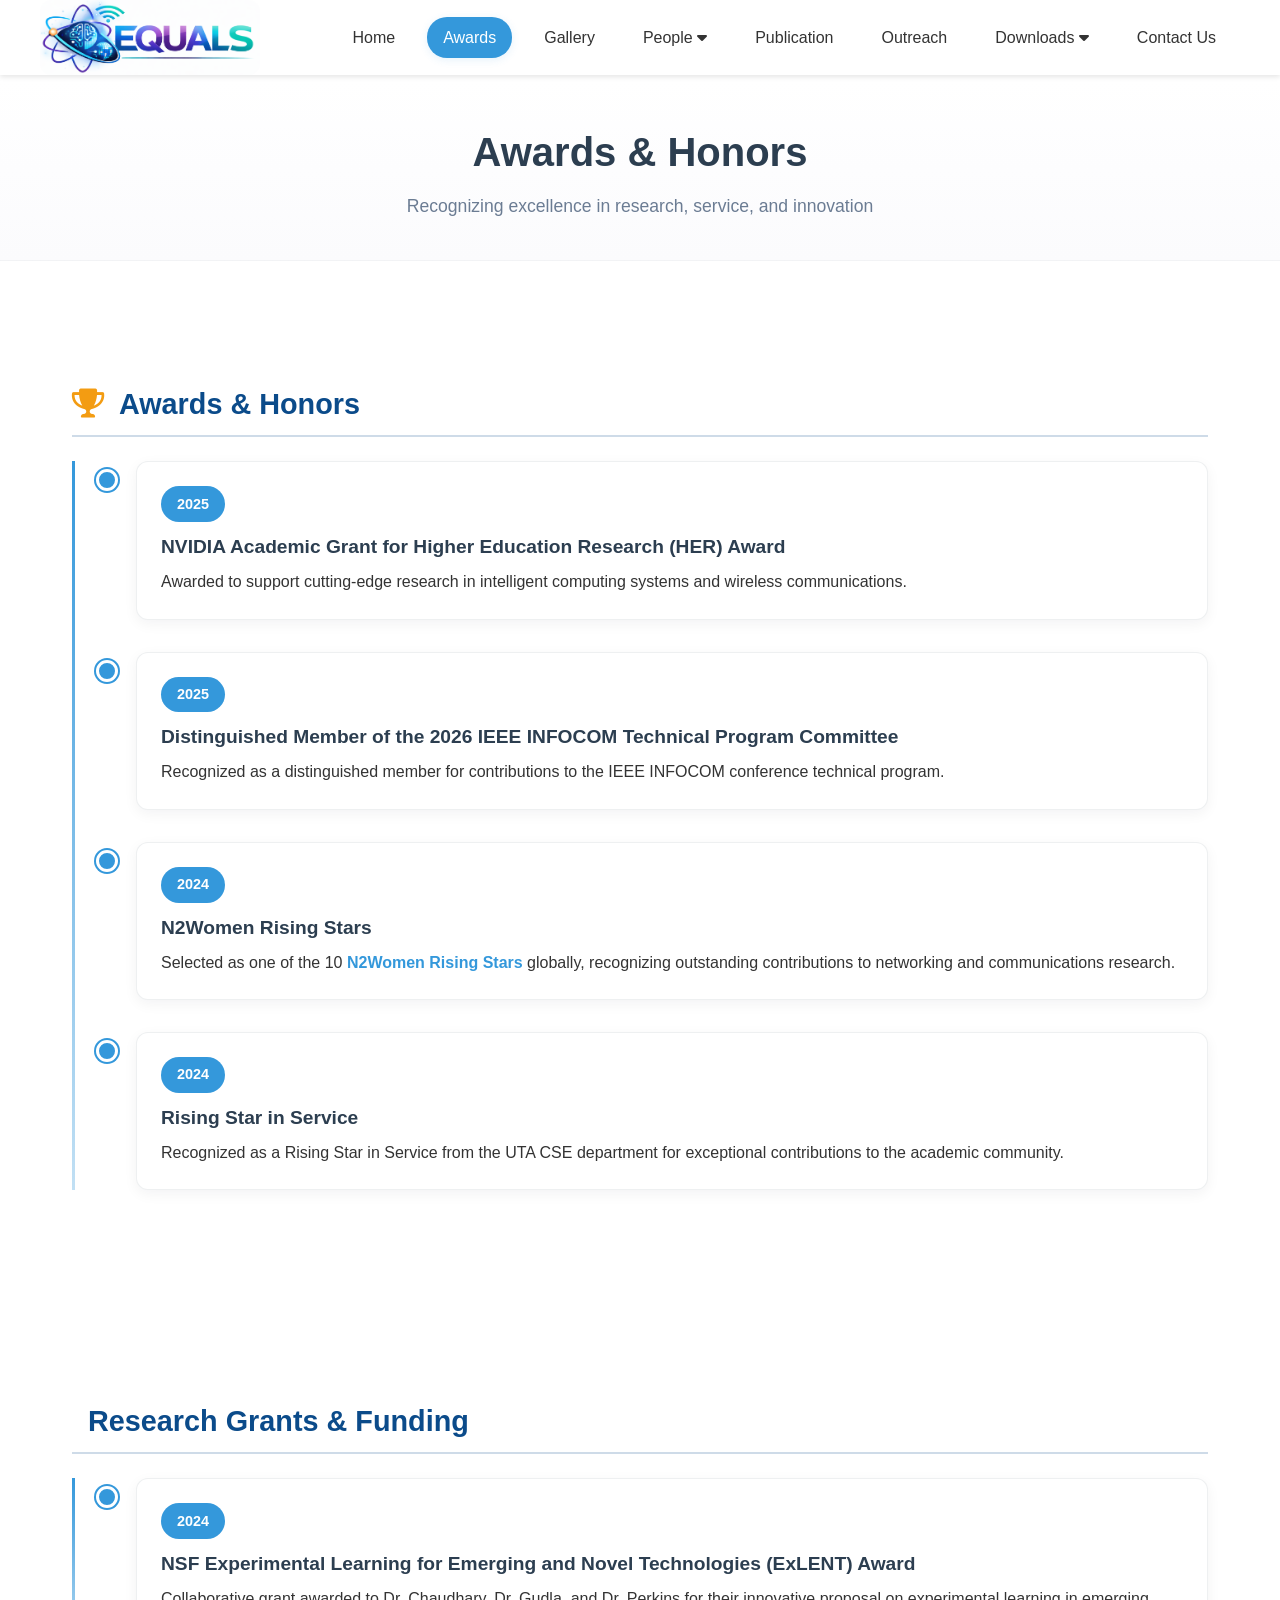
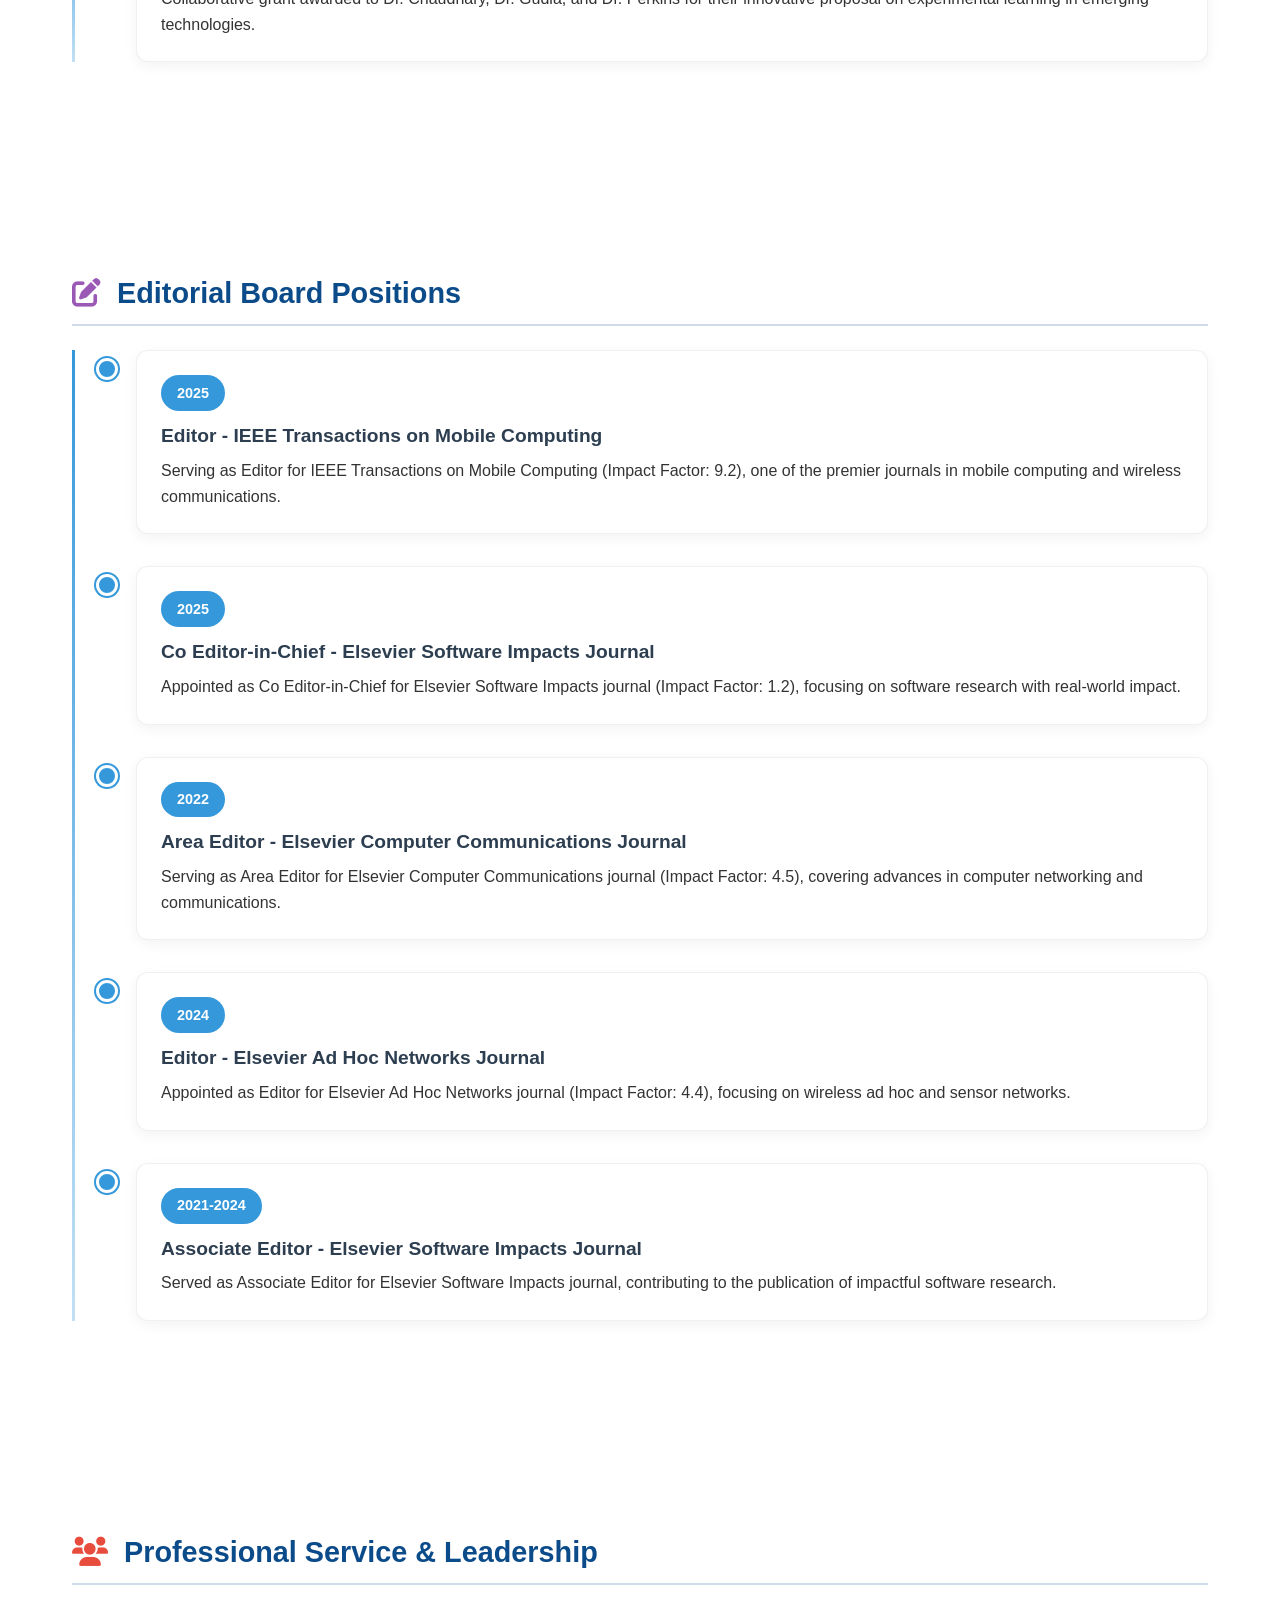
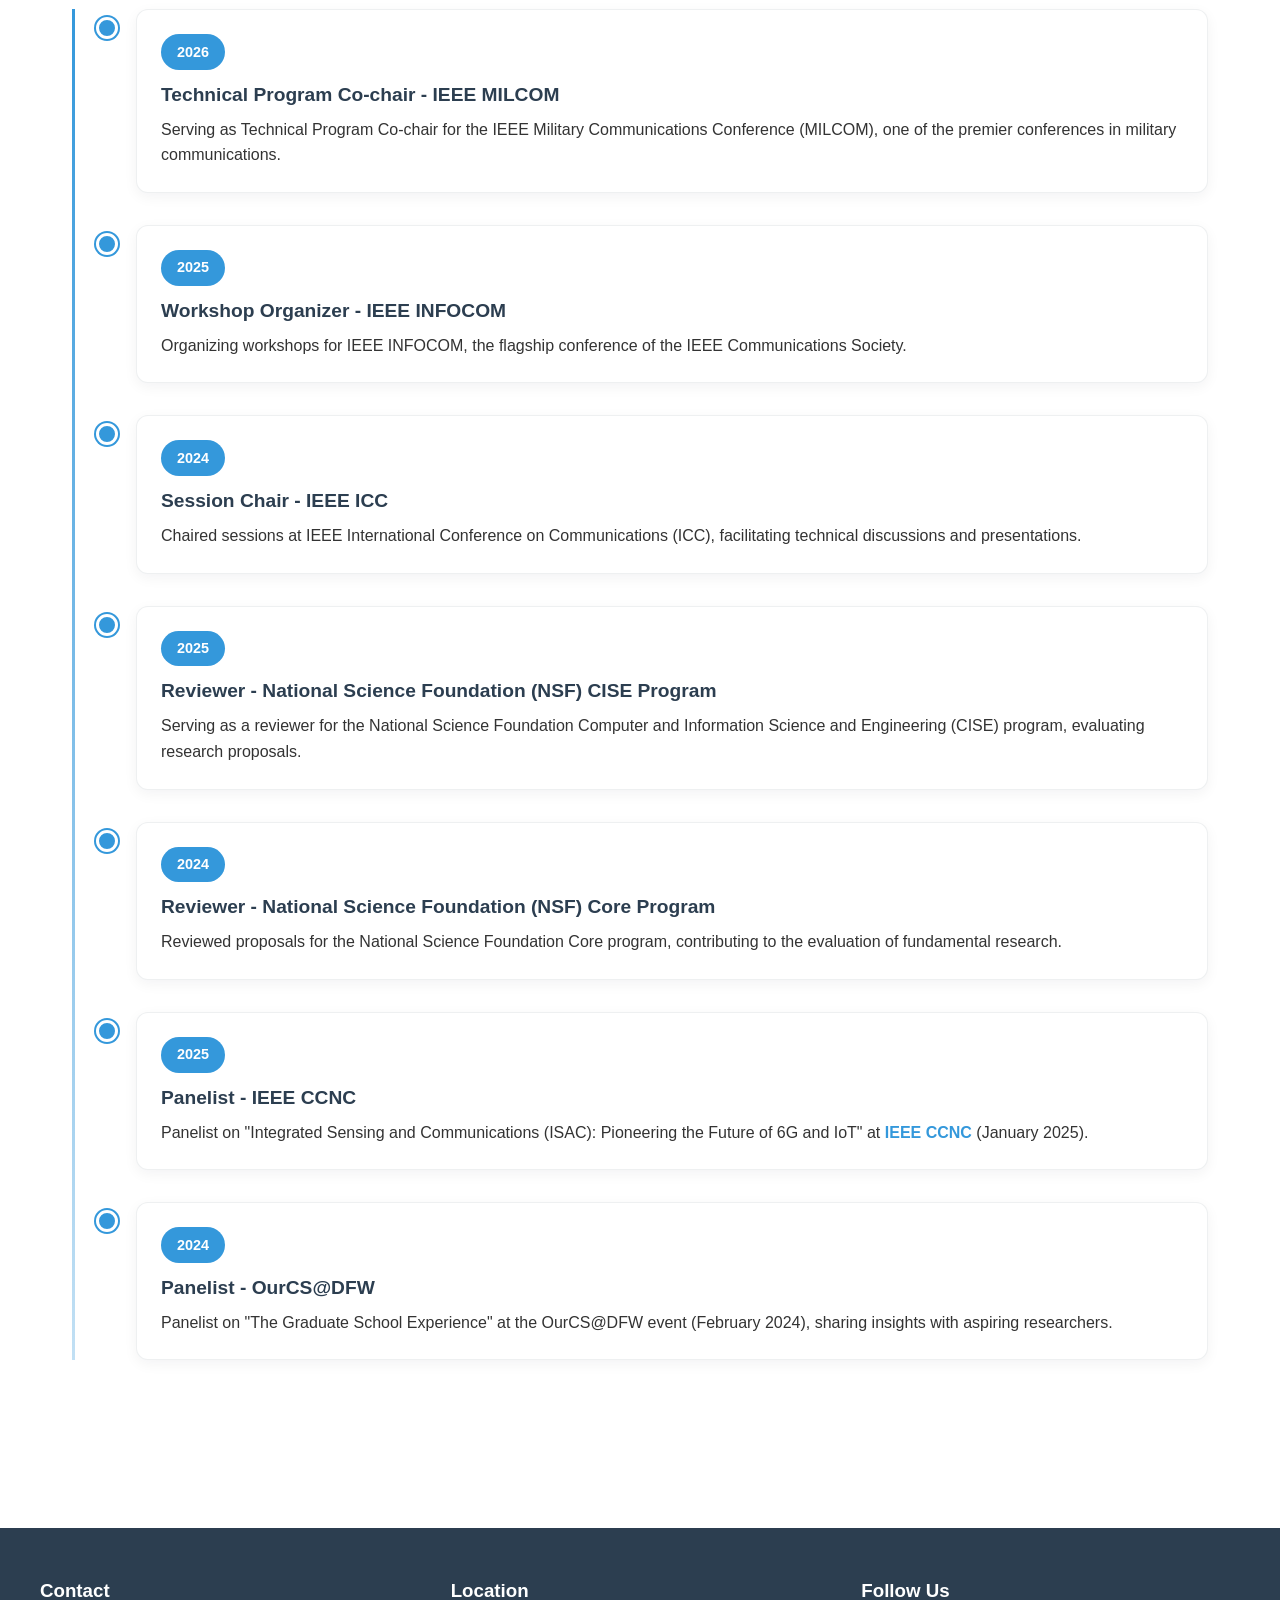
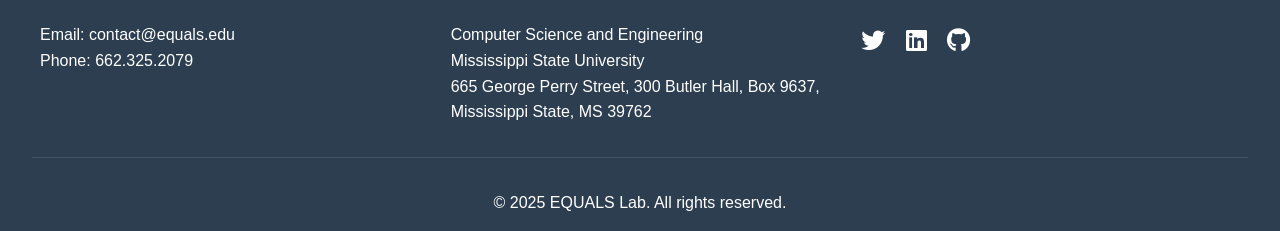
==== awards.html @ 76a2037d "." ====
<!DOCTYPE html>
<html lang="en">
<head>
    <meta charset="UTF-8">
    <meta name="viewport" content="width=device-width, initial-scale=1.0">
    <title>EQUALS Lab - Awards</title>
    <link rel="stylesheet" href="css/style.css">
    <link rel="stylesheet" href="https://cdnjs.cloudflare.com/ajax/libs/font-awesome/6.0.0/css/all.min.css">
    <style>
        /* Awards page specific styles */
        .awards-hero {
            background: linear-gradient(180deg, #ffffff, #fbfbfd);
            padding: 2.5rem 1rem;
            border-bottom: 1px solid rgba(44,62,80,0.06);
            text-align: center;
        }
        .awards-hero h1 {
            color: var(--primary-color);
            margin-bottom: 0.5rem;
            font-size: 2.5rem;
        }
        .awards-hero p {
            color: #6b7c93;
            font-size: 1.1rem;
        }

        .awards-container {
            max-width: 1200px;
            margin: 0 auto;
            padding: 2.5rem 1rem;
        }

        .awards-section {
            margin-bottom: 3rem;
        }

        .awards-section-title {
            font-size: 1.8rem;
            font-weight: 800;
            color: #0b4b8a;
            margin: 2rem 0 1.5rem 0;
            text-align: left;
            padding-bottom: 0.5rem;
            border-bottom: 2px solid rgba(11, 75, 138, 0.2);
        }

        .award-card {
            background: #ffffff;
            border: 1px solid rgba(44,62,80,0.08);
            border-radius: 12px;
            padding: 1.5rem;
            margin-bottom: 1.25rem;
            box-shadow: 0 4px 14px rgba(11,22,40,0.05);
            transition: transform 0.3s ease, box-shadow 0.3s ease;
        }

        .award-card:hover {
            transform: translateY(-3px);
            box-shadow: 0 6px 20px rgba(11,22,40,0.1);
        }

        .award-year {
            display: inline-block;
            background: var(--secondary-color);
            color: #fff;
            padding: 0.4rem 1rem;
            border-radius: 20px;
            font-weight: 700;
            font-size: 0.9rem;
            margin-bottom: 0.75rem;
        }

        .award-title {
            font-size: 1.2rem;
            font-weight: 700;
            color: var(--primary-color);
            margin-bottom: 0.5rem;
            line-height: 1.4;
        }

        .award-description {
            color: var(--text-color);
            line-height: 1.6;
            margin-top: 0.5rem;
        }

        .award-link {
            color: var(--secondary-color);
            text-decoration: none;
            font-weight: 600;
        }

        .award-link:hover {
            text-decoration: underline;
        }

        .awards-timeline {
            position: relative;
            padding-left: 2rem;
        }

        .awards-timeline::before {
            content: '';
            position: absolute;
            left: 0;
            top: 0;
            bottom: 0;
            width: 3px;
            background: linear-gradient(to bottom, var(--secondary-color), rgba(52,152,219,0.3));
        }

        .timeline-item {
            position: relative;
            padding-left: 2rem;
            margin-bottom: 2rem;
        }

        .timeline-item::before {
            content: '';
            position: absolute;
            left: -0.5rem;
            top: 0.5rem;
            width: 1rem;
            height: 1rem;
            border-radius: 50%;
            background: var(--secondary-color);
            border: 3px solid #fff;
            box-shadow: 0 0 0 2px var(--secondary-color);
        }

        @media (max-width: 768px) {
            .awards-hero h1 {
                font-size: 2rem;
            }
            .award-card {
                padding: 1.25rem;
            }
        }
    </style>
</head>
<body>
    <header>
        <nav>
            <div class="logo">
                <a href="index.html" aria-label="EQUALS Lab home">
                    <img src="assets/logo.png" alt="EQUALS Lab logo" class="logo-img">
                </a>
            </div>
            <ul class="nav-links">
            <li><a href="index.html" data-nav="home">Home</a></li>
            <li><a href="awards.html" data-nav="awards" class="active">Awards</a></li>
            <li><a href="gallery.html" data-nav="gallery">Gallery</a></li>
            <li class="dropdown">
                <a href="phd-students.html" data-nav="people">People <i class="fas fa-caret-down"></i></a>
                <ul class="dropdown-menu">
                <li><a href="lab-director.html" data-nav="lab-director">Lab Director</a></li>
                <li><a href="phd-students.html#phd-students">PhD Students</a></li>
                <li><a href="ms-students.html#ms-students">MS Students</a></li>
                <li><a href="visitors.html#visitors">Visitors</a></li>
                </ul>
            </li>

            <li><a href="publication.html" data-nav="publication">Publication</a></li>
            <li><a href="outreach.html" data-nav="outreach">Outreach</a></li>

            <li class="dropdown">
                <a href="downloads.html" data-nav="downloads">Downloads <i class="fas fa-caret-down"></i></a>
                <ul class="dropdown-menu">
                <li><a href="downloads.html#source-code">Source code</a></li>
                <li><a href="downloads.html#datasets">Datasets</a></li>
                </ul>
            </li>

            <li><a href="contact.html" data-nav="contact">Contact Us</a></li>
            </ul>
            <div class="hamburger">
                <span></span>
                <span></span>
                <span></span>
            </div>
        </nav>
    </header>

    <main>
        <section class="awards-hero">
            <div class="container">
                <h1>Awards & Honors</h1>
                <p>Recognizing excellence in research, service, and innovation</p>
            </div>
        </section>

        <div class="awards-container">
            <!-- Content loaded from data/awards.json via content-loader.js -->
        </div>
    </main>

    <footer>
        <div class="footer-content">
            <div class="footer-section">
                <h3>Contact</h3>
                <p>Email: contact@equals.edu</p>
                <p>Phone: 662.325.2079</p>
            </div>
            <div class="footer-section">
                <h3>Location</h3>
                <p>Computer Science and Engineering</p>
                <p>Mississippi State University</p>
                <p>665 George Perry Street, 300 Butler Hall, Box 9637, Mississippi State, MS 39762</p>
            </div>
            <div class="footer-section">
                <h3>Follow Us</h3>
                <div class="social-links">
                    <a href="#"><i class="fab fa-twitter"></i></a>
                    <a href="#"><i class="fab fa-linkedin"></i></a>
                    <a href="https://github.com/WIQ-AI"><i class="fab fa-github"></i></a>
                </div>
            </div>
        </div>
        <div class="footer-bottom">
            <p>&copy; 2025 EQUALS Lab. All rights reserved.</p>
        </div>
    </footer>

    <script src="js/main.js"></script>
    <script src="js/content-loader.js"></script>
</body>
</html>
---- css/style.css ----
/* Global Styles */
:root {
    --primary-color: #2c3e50;
    --secondary-color: #3498db;
    --accent-color: #e74c3c;
    --text-color: #333;
    --light-bg: #f5f6fa;
    --white: #ffffff;
}

* {
    margin: 0;
    padding: 0;
    box-sizing: border-box;
}

body {
    font-family: 'Segoe UI', Tahoma, Geneva, Verdana, sans-serif;
    line-height: 1.6;
    color: var(--text-color);
}

/* Header and Navigation */
header {
    background-color: var(--white);
    box-shadow: 0 2px 5px rgba(0,0,0,0.1);
    position: fixed;
    width: 100%;
    top: 0;
    z-index: 1000;
    min-height: 6px;
    transition: min-height 0.25s cubic-bezier(.4,0,.2,1), box-shadow 0.25s;
}

header.header-small {
    min-height: 28px;
    box-shadow: 0 1px 2px rgba(0,0,0,0.08);
}

nav {
    display: flex;
    justify-content: space-between;
    align-items: center;
    padding: 0;
    max-width: 1200px;
    margin: 0 auto;
    transition: padding 0.25s cubic-bezier(.4,0,.2,1), height 0.25s;
}

header.header-small nav {
    padding: 0.1rem 2%;
}

.logo h1 {
    font-size: 0.2rem;
    margin-left: 0.02rem;
    transition: font-size 0.25s;
}

.logo-img {
    max-width: 4px;
    height: 4px;
    transition: max-width 0.25s, height 0.25s;
}

header.header-small .logo-img {
    max-width: 18px;
    height: 18px;
}

.nav-links {
    display: flex;
    list-style: none;
}

.nav-links li a {
    text-decoration: none;
    color: var(--text-color);
    padding: 0.5rem 1rem;
    margin: 0 0.5rem;
    transition: color 0.3s ease, background 0.3s, box-shadow 0.3s;
    border-radius: 20px;
    display: inline-block;
}

.nav-links li a:hover,
.nav-links li a.active {
    color: #fff;
    background: var(--secondary-color);
    box-shadow: 0 2px 8px rgba(52,152,219,0.12);
    border-radius: 20px;
}

.nav-links.active {
    display: flex;
}

/* Dropdown menu styles */
.dropdown {
    position: relative;
}
.dropdown-menu {
    display: none;
    position: absolute;
    left: 0;
    top: 100%;
    background: #fff;
    min-width: 180px;
    box-shadow: 0 4px 16px rgba(44,62,80,0.10);
    border-radius: 8px;
    padding: 0.5rem 0;
    z-index: 100;
}
.dropdown-menu li {
    width: 100%;
    list-style: none;
}
.dropdown-menu li a {
    display: block;
    padding: 0.5rem 1.2rem;
    color: var(--text-color);
    background: none;
    border-radius: 0;
    margin: 0;
    font-weight: 400;
    border: none;
    box-shadow: none;
    transition: background 0.2s, color 0.2s;
}
.dropdown-menu li a:hover {
    background: var(--secondary-color);
    color: #fff;
}
.dropdown:hover > .dropdown-menu {
    display: block;
}

/* Main Content */
main {
    padding-top: 80px;
    min-height: calc(100vh - 300px);
}

/* Hero Section */
.hero {
    /* adjust overlay: slightly darker to reduce banner brightness while keeping text readable */
    background: linear-gradient(rgba(12, 22, 38, 0.45), rgba(12, 22, 38, 0.22)), url('../assets/banner3.jpg');
    background-size: cover;
    background-position: center center;
    background-blend-mode: overlay;
    color: var(--white);
    padding: 4rem 2rem;
    text-align: center;
    min-height: 360px;
    display: flex;
    align-items: center;
    position: relative;
}

.hero-content {
    max-width: 1500px;
    margin: 0 auto;
    text-shadow: 0 6px 22px rgba(0,0,0,0.45);
    position: relative;
    z-index: 2;
}

.hero::before {
    /* extra overlay to fade the banner a bit more */
    content: '';
    position: absolute;
    inset: 0;
    background: rgba(0,0,0,0.30);
    z-index: 1;
    pointer-events: none;
}

.hero-content h1 {
    font-size: 2.5rem;
    margin-bottom: 1rem;
}

/* Sections */
section {
    padding: 4rem 2rem;
}

/* Announcements / News */
.announcements-section {
  background: #fff;
  padding: 2.5rem 1rem;
}

.announcements-title {
  font-size: 2.4rem;
  font-weight: 700;
  color: #0b4b8a;        /* blue like screenshot */
  margin: 0 0 1rem 0;
  text-align: left;      /* left aligned like screenshot */
}

.announcements-list {
  list-style: disc;
  padding-left: 1.5rem;  /* bullet indent */
  margin: 0;
}

.announcements-list li {
  font-size: 1rem;
  line-height: 1.7;
  color: #111827;
  margin: 0.35rem 0;
}

.news-date {
  font-weight: 700;      /* bold date */
  color: #111827;
}

.announcements-list a {
  color: #1d4ed8;
  text-decoration: underline;
}


/* Modal preview overlay for embedded content */
.embed-modal {
    position: fixed;
    inset: 0;
    display: none;
    align-items: center;
    justify-content: center;
    background: rgba(2,6,23,0.6);
    z-index: 2000;
    padding: 2rem;
}

.embed-modal.open {
    display: flex;
}

.embed-modal .embed-box {
    width: 100%;
    max-width: 1000px;
    background: var(--white);
    border-radius: 8px;
    overflow: hidden;
    box-shadow: 0 12px 40px rgba(2,6,23,0.4);
}

.embed-modal iframe {
    width: 100%;
    height: auto;
    aspect-ratio: 16 / 9;
    min-height: 240px;
    border: 0;
}

.embed-modal .embed-header {
    display: flex;
    justify-content: space-between;
    align-items: center;
    padding: 0.6rem 1rem;
    background: #fafafa;
    border-bottom: 1px solid #eee;
}

.embed-modal .embed-header .embed-title { font-weight: 600; }
.embed-modal .embed-close {
    background: transparent;
    border: 0;
    font-size: 1.1rem;
    cursor: pointer;
}

@media (max-width: 768px) {
    .embed-modal iframe { height: 420px; }
}

section h2 {
    text-align: center;
    margin-bottom: 2rem;
    color: var(--primary-color);
}

/* Cards */
.highlight-grid,
.project-grid {
    display: grid;
    grid-template-columns: repeat(auto-fit, minmax(250px, 1fr));
    gap: 2rem;
    padding: 1rem;
    max-width: 1200px;
    margin: 0 auto;
}

.member-grid {
    display: flex;
    flex-direction: column;
    gap: 2rem;
    padding: 1rem;
    max-width: 1200px;
    margin: 0 auto;
}

.highlight-card,
.member-card,
.project-card {
    background: var(--white);
    padding: 1.5rem;
    border-radius: 8px;
    box-shadow: 0 2px 5px rgba(0,0,0,0.1);
    transition: transform 0.3s ease;
}

.highlight-card:hover,
.member-card:hover,
.project-card:hover {
    transform: translateY(-5px);
}

/* Team Page */

/* Example selector for team member image centering */
/* Center team member images in their box */
.team-member img,
.member img {
    display: block;
    margin-left: auto;
    margin-right: auto;
    max-width: 120px;
    border-radius: 50%;
}

.member-card {
    display: flex;
    flex-direction: row;
    align-items: flex-start;
    gap: 1.5rem;
    text-align: left;
}

.member-image {
    flex-shrink: 0;
}

.member-image img {
    width: 180px;
    height: 180px;
    border-radius: 12px;
    object-fit: cover;
    margin-bottom: 0;
}

.member-info {
    text-align: left;
    flex: 1;
}

.member-desc {
    text-align: left;
    line-height: 1.6;
    margin: 1rem 0;
    font-size: 0.95rem;
    color: var(--text-color);
}

.member-links a {
    color: var(--primary-color);
    margin: 0 0.5rem;
    font-size: 1.2rem;
    transition: color 0.3s ease;
}

.member-links a:hover {
    color: var(--secondary-color);
}

/* Research Page */
.research-area {
    text-align: center;
    padding: 2rem;
}

.research-area i {
    font-size: 2.5rem;
    color: var(--secondary-color);
    margin-bottom: 1rem;
}

/* Datasets Page */
.dataset-card {
    background: var(--white);
    padding: 2rem;
    border-radius: 8px;
    box-shadow: 0 2px 5px rgba(0,0,0,0.1);
    margin-bottom: 2rem;
}

.dataset-meta {
    display: flex;
    gap: 1rem;
    flex-wrap: wrap;
    margin: 1rem 0;
}

.tag {
    background: var(--light-bg);
    padding: 0.3rem 0.8rem;
    border-radius: 15px;
    font-size: 0.9rem;
    margin-right: 0.5rem;
}

/* Contact Page */
.contact-content {
    display: grid;
    grid-template-columns: 1fr 1fr;
    gap: 2rem;
    max-width: 1200px;
    margin: 0 auto;
    padding: 2rem;
}

.contact-form {
    background: var(--white);
    padding: 2rem;
    border-radius: 8px;
    box-shadow: 0 2px 5px rgba(0,0,0,0.1);
}

.form-group {
    margin-bottom: 1.5rem;
}

.form-group label {
    display: block;
    margin-bottom: 0.5rem;
}

.form-group input,
.form-group textarea {
    width: 100%;
    padding: 0.8rem;
    border: 1px solid #ddd;
    border-radius: 4px;
}

.submit-btn {
    background: var(--secondary-color);
    color: var(--white);
    padding: 0.8rem 2rem;
    border: none;
    border-radius: 4px;
    cursor: pointer;
    transition: background-color 0.3s ease;
}

.submit-btn:hover {
    background-color: #2980b9;
}

/* Footer */
footer {
    background: var(--primary-color);
    color: var(--white);
    padding: 3rem 2rem 1rem;
}

.footer-content {
    display: grid;
    grid-template-columns: repeat(auto-fit, minmax(250px, 1fr));
    gap: 2rem;
    max-width: 1200px;
    margin: 0 auto;
}

.footer-section h3 {
    margin-bottom: 1rem;
}

.social-links a {
    color: var(--white);
    margin-right: 1rem;
    font-size: 1.5rem;
    transition: color 0.3s ease;
}

.social-links a:hover {
    color: var(--secondary-color);
}

.footer-bottom {
    text-align: center;
    margin-top: 2rem;
    padding-top: 2rem;
    border-top: 1px solid rgba(255,255,255,0.1);
}

/* Responsive Design */
.hamburger {
    display: none;
    flex-direction: column;
    cursor: pointer;
}

.hamburger span {
    width: 25px;
    height: 3px;
    background: var(--primary-color);
    margin: 2px;
    transition: 0.3s;
}

@media (max-width: 768px) {
    nav {
        padding: 0;
    }
    .logo-img {
        max-width: 14px;
        height: 14px;
    }
    .logo h1 {
        font-size: 0.6rem;
    }

    .nav-links {
        display: none;
        position: absolute;
        top: 70px;
        left: 0;
        right: 0;
        background: var(--white);
        flex-direction: column;
        text-align: center;
        box-shadow: 0 2px 5px rgba(0,0,0,0.1);
    }

    .nav-links.active {
        display: flex;
    }

    .nav-links li {
        margin: 1rem 0;
    }

    .hamburger {
        display: flex;
    }

    .contact-content {
        grid-template-columns: 1fr;
    }
}

/* Logo styling */
.logo a {
    display: flex;
    align-items: center;
    gap: 0.75rem;
    text-decoration: none;
}

.logo-img {
    width: 36px; /* smaller logo for compact header */
    height: 36px;
    object-fit: contain;
}

/* Lab Director section */
.lab-director {
    background: linear-gradient(180deg, #ffffff, #fbfbfd);
    padding: 3rem 2rem;
    border-bottom: 1px solid rgba(44,62,80,0.04);
}

.lab-director .director-inner {
    max-width: 1100px;
    margin: 0 auto;
    display: grid;
    grid-template-columns: 220px 1fr;
    gap: 2rem;
    align-items: center;
}

.director-image img {
    width: 220px;
    height: 220px;
    border-radius: 12px;
    object-fit: cover;
    box-shadow: 0 6px 18px rgba(44,62,80,0.08);
}

.director-info h2 {
    margin-bottom: 0.25rem;
    color: var(--primary-color);
}


.director-title {
    color: #6b7c93;
    margin-bottom: 0.75rem;
}

.director-bio {
    margin-bottom: 0.75rem;
}

.director-links a {
    display: inline-block;
    margin-right: 1rem;
    color: var(--primary-color);
    text-decoration: none;
}

.project-line{
  grid-column: 1 / -1;
  margin-top: 1rem;
}


@media (max-width: 900px) {
    .lab-director .director-inner {
        grid-template-columns: 1fr;
        text-align: center;
    }

    .director-image img {
        margin: 0 auto;
    }
}

/* Contact section */

/* Lab Director Contact Section */
.director-contact-home {
    background: #ffffff;
    padding: 2rem 1rem;
    border-bottom: 1px solid rgba(44,62,80,0.06);
}

.director-contact-home .contact-inner {
    max-width: 1100px;
    margin: 0 auto;
}

.director-contact-home .contact-heading {
    color: #3498db; /* dark blue from your site */
    margin: 0.4rem 0;
    font-size: 1.4rem;
    display: flex;
    align-items: center;
    gap: 0.5rem;
}

.director-contact-home .contact-item {
    margin: 0.4rem 0;
    font-size: 1rem;
    color: #6b7c93;
    display: flex;
    align-items: center;
    gap: 0.5rem;
}

.director-contact-home a {
    color: #e67e22;
    text-decoration: none;
    font-weight: 500;
}

.director-contact-home a:hover {
    text-decoration: underline;
}

.director-contact-home i {
    color: var(--secondary-color);
    font-size: 1rem;
}



/* Support / Sponsors section */
.support {
    background: linear-gradient(180deg, #ffffff, #f7f9fc);
    padding: 2.5rem 2rem;
}

.support-inner {
    max-width: 1100px;
    margin: 0 auto;
    display: grid;
    grid-template-columns: 140px 1fr;
    gap: 1.5rem;
    align-items: center;
}

.support-logo img {
    width: 140px;
    height: auto;
    display: block;
}

.support-info h2 {
    margin: 0 0 0.5rem 0;
    color: var(--primary-color);
}

.support-link {
    display: inline-block;
    margin-top: 0.5rem;
    background: var(--secondary-color);
    color: #fff;
    padding: 0.45rem 0.9rem;
    border-radius: 6px;
    text-decoration: none;
}

@media (max-width: 700px) {
    .support-inner { grid-template-columns: 1fr; text-align: center; }
    .support-logo img { margin: 0 auto; }
}

/* Logos-only variant */
.support.logos-only .support-inner {
    grid-template-columns: repeat(auto-fit, minmax(120px, 1fr));
    gap: 0.5rem;
    align-items: center;
    justify-items: center;
    max-width: 400px;
}

.support.logos-only .support-logo img {
    width: 140px;
    height: auto;
    display: block;
}

/* Responsive Enhancements */
/* Make common images flexible and preserve aspect ratio */
.logo-img,
.support-logo img,
.director-image img,
.member-image img {
    display: block;
    width: 100%;
    max-width: 220px; /* default max, can be overridden by breakpoints */
    height: auto;
    object-fit: cover;
    border-radius: 12px;
}

/* Slightly smaller logo on narrow screens */
.logo h1 {
    font-size: 1.5rem;
}

/* Hero adjustments for various devices */
.hero {
    padding: 4rem 2rem;
    min-height: 60vh; /* use viewport units for better scaling */
}

.hero-content {
    padding: 0 1rem;
}

.hero-content h1 {
    font-size: 2.5rem; /* base */
}

/* Responsive embed modal: maintain 16:9 aspect ratio */
.embed-modal .embed-box {
    width: 100%;
    max-width: 1000px;
    padding: 0;
}

.embed-modal iframe {
    width: 100%;
    height: auto;
    aspect-ratio: 16 / 9;
    min-height: 240px;
}

/* Improve spacing for sections on small devices */
section {
    padding: 3rem 1rem;
}

/* Latest News (List/Grid) */
.news-list-section {
  padding: 4rem 2rem;
  background: var(--light-bg);
}

.news-list-section h2 {
  text-align: center;
  margin-bottom: 2rem;
  color: var(--primary-color);
}


/* Breakpoints */
@media (max-width: 1200px) {
    nav { padding: 1rem 4%; }
    .hero { padding: 3rem 1.5rem; }
    .highlight-grid,
    .member-grid,
    .project-grid { gap: 1.5rem; }
}

@media (max-width: 900px) {
    .hero-content h1 { font-size: 2rem; }
    .hero { min-height: 50vh; padding: 2.5rem 1rem; }
    .logo h1 { font-size: 1.25rem; }

    /* Director layout becomes single column (already handled) but ensure images center */
    .lab-director .director-inner { grid-template-columns: 1fr; text-align: center; }
    .lab-director .director-image { margin: 0 auto; }

    /* Member cards stack vertically on smaller screens */
    .member-card {
        flex-direction: column;
        align-items: center;
        text-align: center;
    }
    .member-image img {
        width: 150px;
        height: 150px;
    }
    .member-info {
        text-align: center;
    }
    .member-desc {
        text-align: center;
    }

    /* Make default max for director image slightly smaller on tablets */
    .director-image img { max-width: 220px; }
    .member-image img { max-width: 180px; }
}

@media (max-width: 600px) {
    .hero-content h1 { font-size: 1.6rem; }
    .hero p { font-size: 0.95rem; }
    .nav-links li a { padding: 0.75rem 1rem; display: block; }

    /* Contact and support spacing */
    .contact-content { padding: 1rem; }
    .support-inner { padding: 1rem; }

    /* Cards and grids tighten up */
    .highlight-grid,
    .member-grid,
    .project-grid,
    .news-grid { gap: 1rem; }

    /* Footer spacing */
    footer { padding: 2rem 1rem; }

    /* Smaller director image on phones */
    .director-image img { max-width: 180px; }
    .member-image img { max-width: 140px; }
}

@media (max-width: 480px) {
    .hero-content h1 { font-size: 1.4rem; }
    .hero { padding: 2rem 0.75rem; }
    section { padding: 2rem 0.75rem; }
    .logo h1 { font-size: 1.1rem; }
}

/* Utility: container padding for consistent gutters */
.container {
    max-width: 1200px;
    margin: 0 auto;
    padding-left: 1rem;
    padding-right: 1rem;
}

/* Center team member images in their card/box */
.member-card img,
.member-image img {
    display: block;
    margin-left: auto;
    margin-right: auto;
}

/* Set background color of both .news-slider-section and .highlights to white for visual alignment */
.news-slider-section, .highlights {
    background: #fff;
}


/* ===== Lab Director Page ===== */

.pi-hero {
  background: linear-gradient(180deg, #ffffff, #fbfbfd);
  padding: 2.5rem 1rem;
  border-bottom: 1px solid rgba(44,62,80,0.06);
}
.pi-hero h1 {
  color: var(--primary-color);
  margin-bottom: 0.25rem;
}
.pi-hero p {
  color: #6b7c93;
  margin: 0;
}

/* 3-column layout: photo | intro | contact */
.pi-about {
  background: #ffffff;
  padding: 2.5rem 1rem;
}
.pi-grid {
  max-width: 1100px;
  margin: 0 auto;
  display: grid;
  grid-template-columns: 240px 1fr 320px;
  gap: 2rem;
  align-items: start;
}

.pi-photo img {
  width: 100%;
  max-width: 240px;
  height: auto;
  border-radius: 12px;
  object-fit: cover;
  box-shadow: 0 6px 18px rgba(44,62,80,0.08);
}

.pi-intro h2,
.pi-contact h2 {
  color: var(--primary-color);
  text-align: left; /* override your global section h2 centering */
  margin-bottom: 0.75rem;
}

.pi-name {
  font-weight: 700;
  color: var(--primary-color);
  margin: 0 0 0.5rem 0;
}

.pi-intro p {
  color: var(--text-color);
  margin: 0.75rem 0;
}

.pi-note {
  color: #6b7c93;
  font-size: 0.95rem;
}

/* Contact card (right column) */
.pi-contact {
  background: #ffffff;
  border: 1px solid rgba(44,62,80,0.08);
  border-radius: 12px;
  padding: 1rem;
  box-shadow: 0 6px 18px rgba(44,62,80,0.05);
}

.pi-contact-item {
  display: grid;
  grid-template-columns: 18px 1fr;
  gap: 0.75rem;
  align-items: start;
  padding: 0.65rem 0;
  border-top: 1px solid rgba(44,62,80,0.06);
}
.pi-contact-item:first-of-type {
  border-top: none;
}

.pi-contact-item i {
  color: var(--secondary-color);
  margin-top: 2px;
}

.pi-contact-label {
  font-size: 0.82rem;
  color: #6b7c93;
  margin-bottom: 0.15rem;
}

.pi-contact-value {
  color: var(--text-color);
  font-size: 0.98rem;
}

.pi-contact a {
  color: var(--secondary-color);
  text-decoration: none;
  font-weight: 600;
}
.pi-contact a:hover {
  text-decoration: underline;
}

/* Section cards for service items */
.pi-sections {
  background: var(--light-bg);
  padding: 2.5rem 1rem;
}

.pi-section-card {
  max-width: 1100px;
  margin: 0 auto 1rem auto;
  background: #ffffff;
  border: 1px solid rgba(44,62,80,0.06);
  border-radius: 12px;
  padding: 1.25rem 1.25rem;
  box-shadow: 0 4px 14px rgba(11,22,40,0.05);
}

.pi-section-card h2 {
  text-align: left; /* override global section h2 rule */
  margin-bottom: 0.75rem;
  color: var(--primary-color);
}

.pi-list {
  margin: 0;
  padding-left: 1.2rem;
  line-height: 1.7;
  color: var(--text-color);
}
.pi-list li {
  margin: 0.35rem 0;
}

/* Responsive */
@media (max-width: 1000px) {
  .pi-grid {
    grid-template-columns: 220px 1fr;
  }
  .pi-contact {
    grid-column: 1 / -1;
  }
}

@media (max-width: 700px) {
  .pi-grid {
    grid-template-columns: 1fr;
    gap: 1.25rem;
  }
  .pi-photo img {
    margin: 0 auto;
    max-width: 220px;
  }
}


/* ===== Publications with teaser images ===== */

.pub-hero {
  background: linear-gradient(180deg, #ffffff, #fbfbfd);
  padding: 2.5rem 1rem;
  border-bottom: 1px solid rgba(44,62,80,0.06);
}
.pub-hero h1 {
  color: var(--primary-color);
  margin-bottom: 0.25rem;
}
.pub-hero p {
  color: #6b7c93;
  margin: 0;
}

.pub-controls {
  background: #ffffff;
  padding: 1rem 1rem;
  border-bottom: 1px solid rgba(44,62,80,0.06);
}
.pub-controls-inner {
  max-width: 1100px;
}
.pub-filter-row {
  display: flex;
  align-items: center;
  gap: 0.75rem;
  flex-wrap: wrap;
}
.pub-filter-label {
  color: var(--primary-color);
  font-weight: 600;
}
.pub-year-select {
  padding: 0.55rem 0.75rem;
  border-radius: 10px;
  border: 1px solid rgba(44,62,80,0.12);
  outline: none;
  min-width: 170px;
}

.pub-section {
  background: var(--light-bg);
  padding: 2rem 1rem;
}

.pub-grid {
  max-width: 1100px;
  display: grid;
  grid-template-columns: 1fr 1fr;
  gap: 1.25rem;
}

.pub-col-title {
  text-align: left;
  color: var(--primary-color);
  margin-bottom: 0.75rem;
}

.pub-year-title {
  color: #6b7c93;
  margin: 0.75rem 0 0.6rem;
  font-weight: 800;
}

/* Card with teaser + content */
.pub-card {
  display: grid;
  grid-template-columns: 120px 1fr;
  gap: 1rem;
  background: #ffffff;
  border: 1px solid rgba(44,62,80,0.06);
  border-radius: 12px;
  padding: 0.9rem;
  box-shadow: 0 4px 14px rgba(11,22,40,0.05);
  margin-bottom: 0.85rem;
  align-items: start;
}

.pub-teaser {
  width: 120px;
  height: 90px;
  border-radius: 10px;
  object-fit: cover;
  border: 1px solid rgba(44,62,80,0.06);
}

.pub-body { min-width: 0; }

.pub-title {
  display: inline-block;
  font-weight: 800;
  color: var(--primary-color);
  text-decoration: none;
  margin-bottom: 0.35rem;
  line-height: 1.35;
}
.pub-title:hover {
  text-decoration: underline;
}

.pub-meta {
  color: #4b5563;
  margin-bottom: 0.35rem;
  font-size: 0.98rem;
}
.pub-venue {
  color: #6b7c93;
  font-size: 0.95rem;
  margin-bottom: 0.75rem;
}

.pub-actions {
  display: flex;
  gap: 0.6rem;
  flex-wrap: wrap;
}

.pub-btn {
  display: inline-flex;
  align-items: center;
  gap: 0.45rem;
  padding: 0.5rem 0.75rem;
  border-radius: 10px;
  text-decoration: none;
  background: var(--secondary-color);
  color: #fff;
  font-weight: 700;
  border: 1px solid var(--secondary-color);
}

.pub-btn-outline {
  background: #ffffff;
  color: var(--primary-color);
  border: 1px solid rgba(44,62,80,0.18);
}

.pub-btn:hover {
  filter: brightness(0.96);
}

/* Responsive */
@media (max-width: 900px) {
  .pub-grid { grid-template-columns: 1fr; }
}
@media (max-width: 520px) {
  .pub-card {
    grid-template-columns: 1fr;
  }
  .pub-teaser {
    width: 100%;
    height: 170px;
  }
}
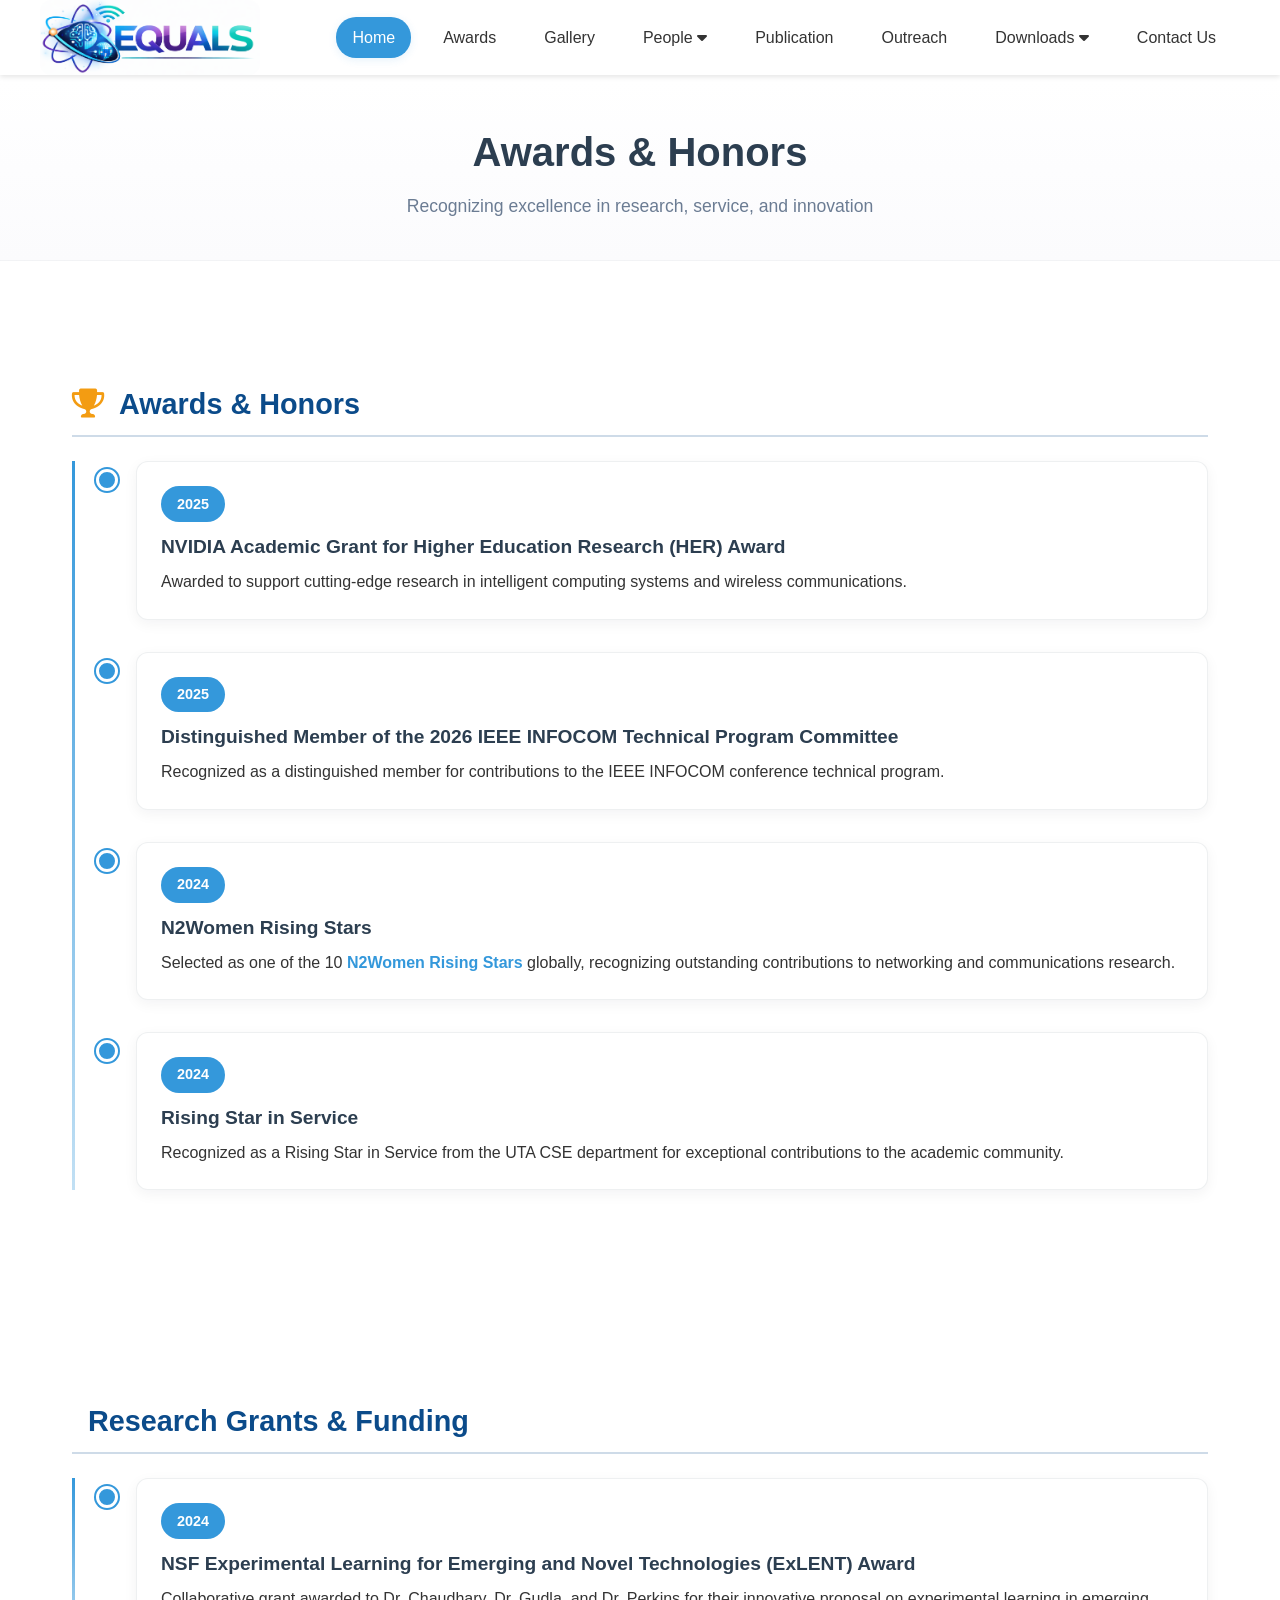
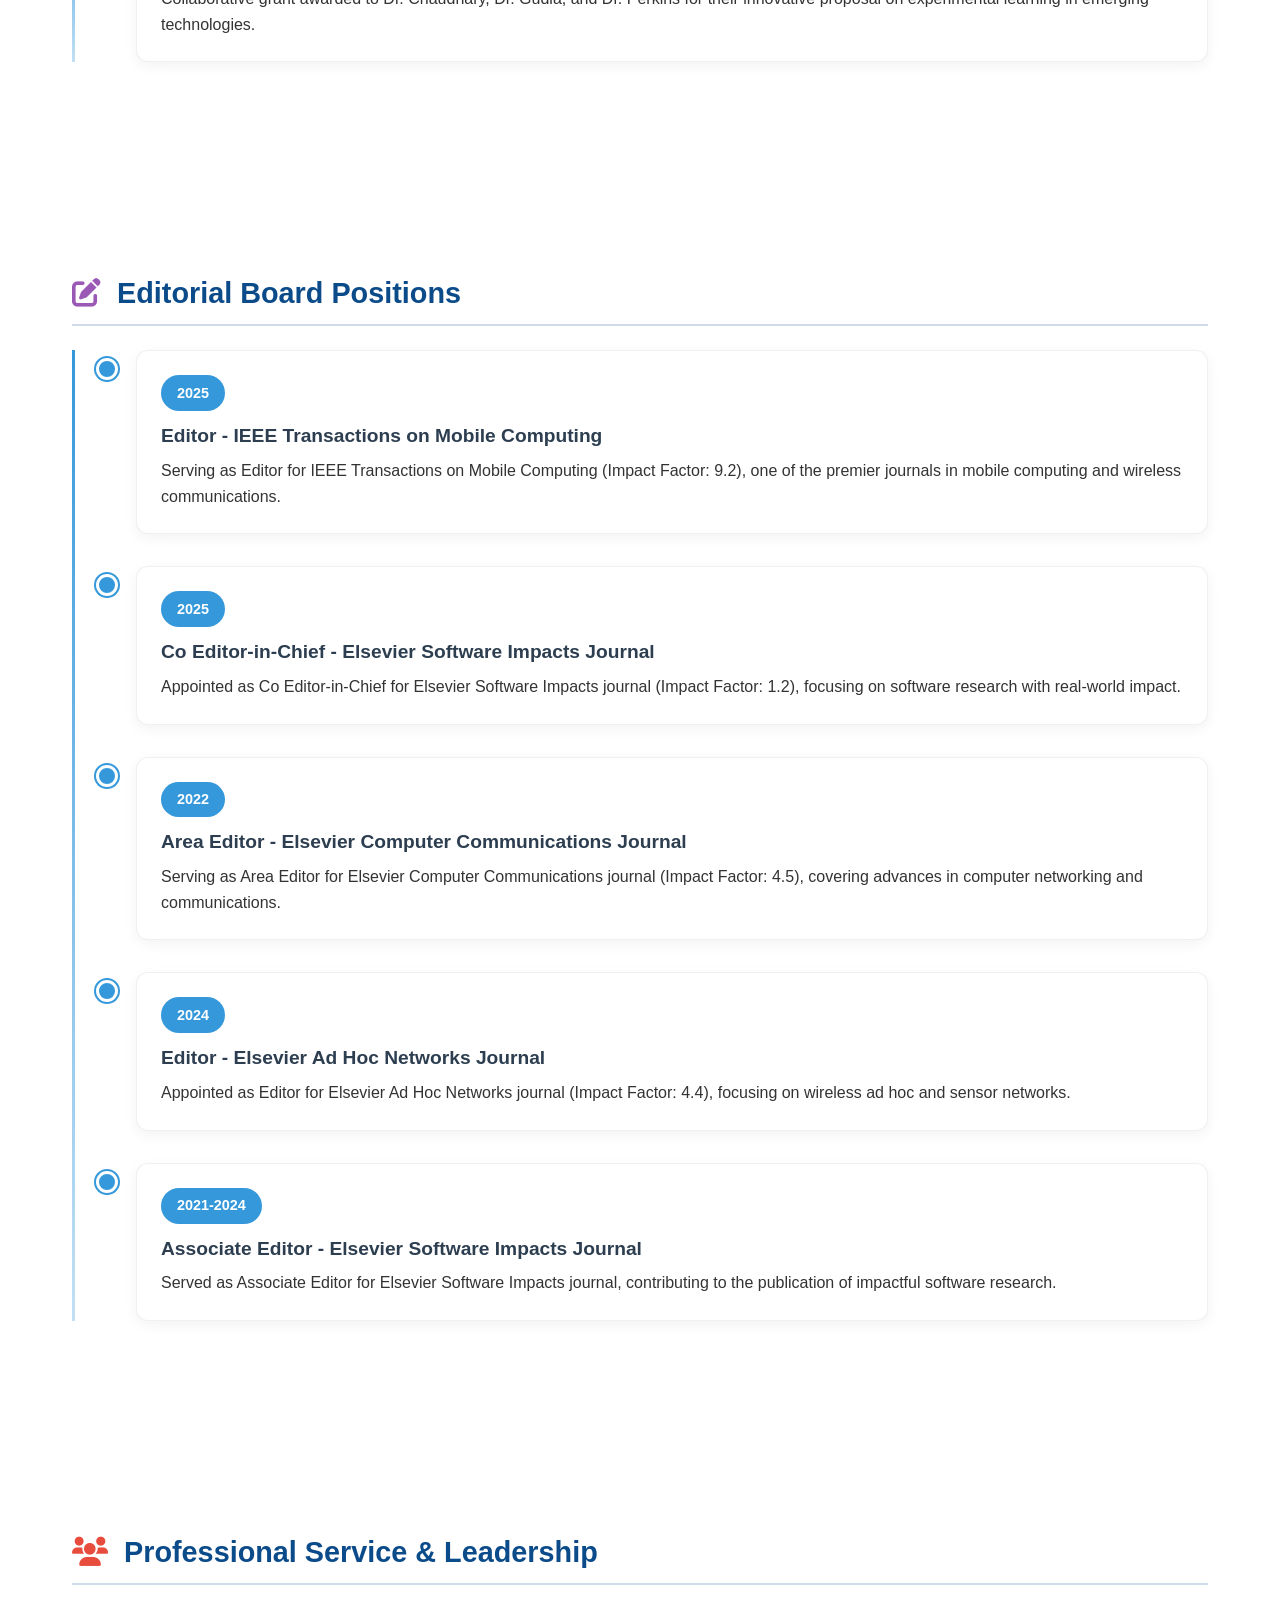
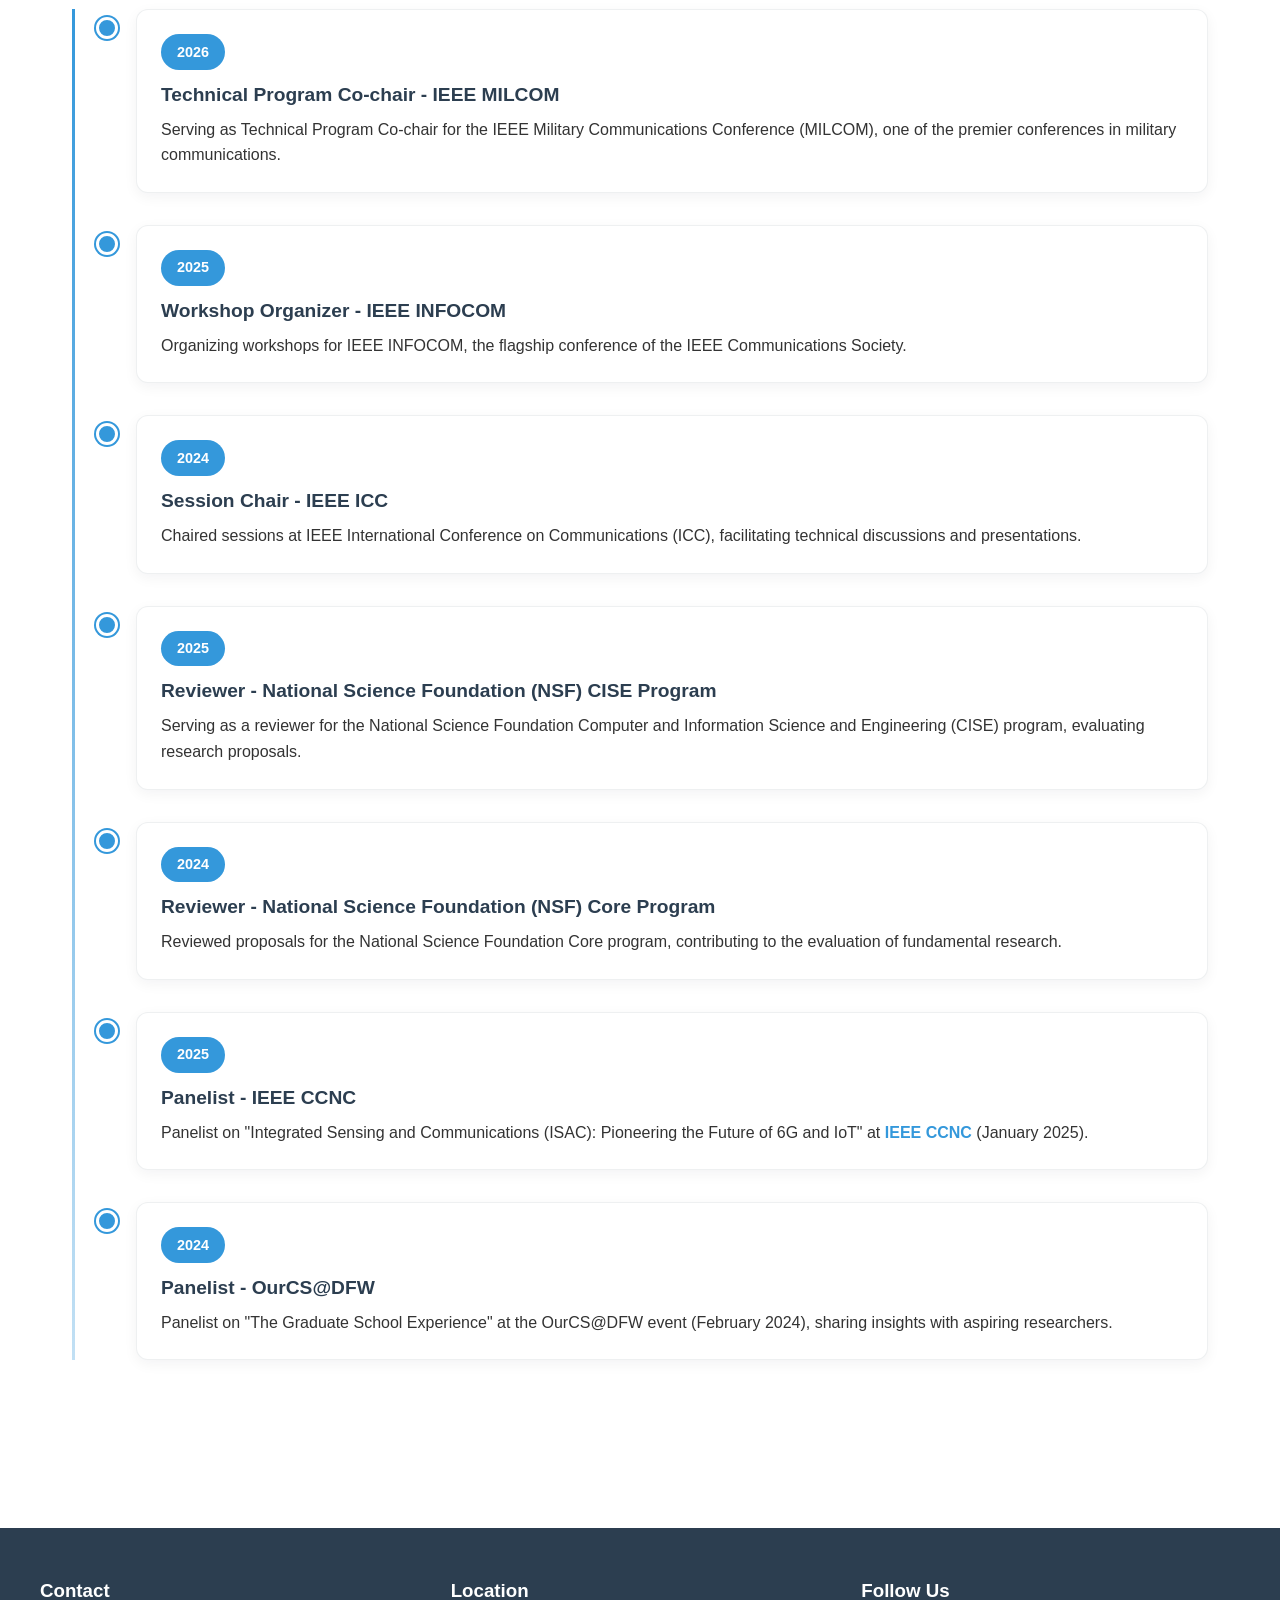
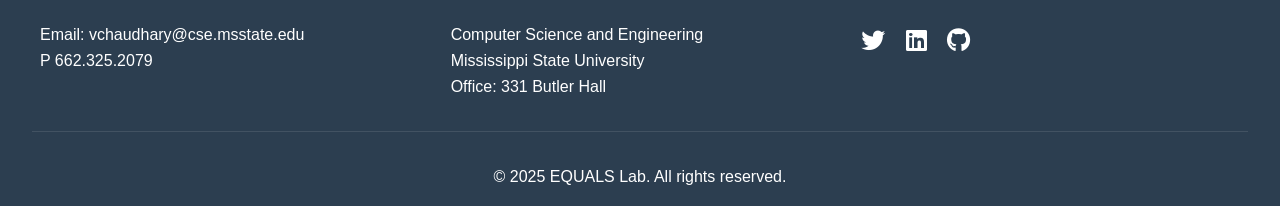
==== commit bcbc1861: "." ====
--- a/awards.html
+++ b/awards.html
@@ -148,10 +148,10 @@
             </div>
             <ul class="nav-links">
             <li><a href="index.html" data-nav="home">Home</a></li>
-            <li><a href="awards.html" data-nav="awards" class="active">Awards</a></li>
+            <li><a href="#" data-nav="awards" class="active">Awards</a></li>
             <li><a href="gallery.html" data-nav="gallery">Gallery</a></li>
             <li class="dropdown">
-                <a href="phd-students.html" data-nav="people">People <i class="fas fa-caret-down"></i></a>
+                <a href="javascript:void(0)" data-nav="people">People <i class="fas fa-caret-down"></i></a>
                 <ul class="dropdown-menu">
                 <li><a href="lab-director.html" data-nav="lab-director">Lab Director</a></li>
                 <li><a href="phd-students.html#phd-students">PhD Students</a></li>
@@ -161,13 +161,13 @@
             </li>
 
             <li><a href="publication.html" data-nav="publication">Publication</a></li>
-            <li><a href="outreach.html" data-nav="outreach">Outreach</a></li>
+            <li><a href="#" data-nav="outreach">Outreach</a></li>
 
             <li class="dropdown">
-                <a href="downloads.html" data-nav="downloads">Downloads <i class="fas fa-caret-down"></i></a>
+                <a href="javascript:void(0)" data-nav="downloads">Downloads <i class="fas fa-caret-down"></i></a>
                 <ul class="dropdown-menu">
-                <li><a href="downloads.html#source-code">Source code</a></li>
-                <li><a href="downloads.html#datasets">Datasets</a></li>
+                <li><a href="#">Source code</a></li>
+                <li><a href="#">Datasets</a></li>
                 </ul>
             </li>
 
@@ -198,14 +198,14 @@
         <div class="footer-content">
             <div class="footer-section">
                 <h3>Contact</h3>
-                <p>Email: contact@equals.edu</p>
-                <p>Phone: 662.325.2079</p>
+                <p>Email: vchaudhary@cse.msstate.edu</p>
+                <p>P 662.325.2079</p>
             </div>
             <div class="footer-section">
                 <h3>Location</h3>
                 <p>Computer Science and Engineering</p>
                 <p>Mississippi State University</p>
-                <p>665 George Perry Street, 300 Butler Hall, Box 9637, Mississippi State, MS 39762</p>
+                <p>Office: 331 Butler Hall</p>
             </div>
             <div class="footer-section">
                 <h3>Follow Us</h3>
--- a/css/style.css
+++ b/css/style.css
@@ -18,6 +18,11 @@
     font-family: 'Segoe UI', Tahoma, Geneva, Verdana, sans-serif;
     line-height: 1.6;
     color: var(--text-color);
+}
+
+img {
+    max-width: 100%;
+    height: auto;
 }
 
 /* Header and Navigation */
@@ -144,7 +149,7 @@
 /* Hero Section */
 .hero {
     /* adjust overlay: slightly darker to reduce banner brightness while keeping text readable */
-    background: linear-gradient(rgba(12, 22, 38, 0.45), rgba(12, 22, 38, 0.22)), url('../assets/banner3.jpg');
+    background: linear-gradient(rgba(12, 22, 38, 0.45), rgba(12, 22, 38, 0.22)), url('../assets/gallery/banner3.jpg');
     background-size: cover;
     background-position: center center;
     background-blend-mode: overlay;
@@ -279,8 +284,13 @@
 
 section h2 {
     text-align: center;
+    margin-top: 0;
     margin-bottom: 2rem;
     color: var(--primary-color);
+}
+
+.team-members h2 {
+    margin-top: -1.5rem;
 }
 
 /* Cards */
@@ -363,6 +373,7 @@
     margin: 1rem 0;
     font-size: 0.95rem;
     color: var(--text-color);
+    overflow-wrap: anywhere;
 }
 
 .member-links a {
@@ -374,6 +385,125 @@
 
 .member-links a:hover {
     color: var(--secondary-color);
+}
+
+/* Team header sizing */
+.team-header {
+    padding: 0 1rem;
+}
+
+.team-header h1 {
+    font-size: clamp(1.6rem, 2.5vw, 2.4rem);
+}
+
+.team-header p {
+    font-size: clamp(0.95rem, 1.6vw, 1.1rem);
+    max-width: 760px;
+    margin: 0.35rem auto 0;
+}
+
+/* Visitors Page */
+#visitors .member-grid {
+    display: grid;
+    grid-template-columns: repeat(auto-fit, minmax(280px, 1fr));
+    gap: 1.5rem;
+}
+
+.visitor-card {
+    background: var(--white);
+    padding: 1.5rem;
+    border-radius: 14px;
+    box-shadow: 0 10px 24px rgba(44, 62, 80, 0.12);
+    display: flex;
+    gap: 1.25rem;
+    align-items: flex-start;
+}
+
+.visitor-photo img {
+    width: 110px;
+    height: 110px;
+    border-radius: 50%;
+    object-fit: cover;
+    border: 3px solid #f0f2f5;
+}
+
+.visitor-info {
+    flex: 1;
+}
+
+.visitor-header {
+    display: flex;
+    align-items: center;
+    justify-content: space-between;
+    gap: 1rem;
+    flex-wrap: wrap;
+}
+
+.visitor-period {
+    background: rgba(52, 152, 219, 0.12);
+    color: var(--primary-color);
+    padding: 0.2rem 0.6rem;
+    border-radius: 999px;
+    font-size: 0.85rem;
+    font-weight: 600;
+}
+
+.visitor-role {
+    margin: 0.4rem 0 0.8rem;
+    font-weight: 600;
+    color: var(--primary-color);
+}
+
+.visitor-desc {
+    margin-bottom: 0.8rem;
+    color: var(--text-color);
+    overflow-wrap: anywhere;
+}
+
+.visitor-focus {
+    display: grid;
+    grid-template-columns: auto 1fr;
+    gap: 0.35rem 0.75rem;
+    font-size: 0.92rem;
+    color: #4b5b6b;
+}
+
+.visitor-label {
+    font-weight: 700;
+    color: var(--primary-color);
+}
+
+@media (max-width: 768px) {
+    .visitor-card {
+        flex-direction: column;
+        align-items: center;
+        text-align: left;
+    }
+
+    .visitor-photo img {
+        width: 130px;
+        height: 130px;
+    }
+
+    .visitor-info {
+        width: 100%;
+    }
+}
+
+@media (max-width: 520px) {
+    .member-card,
+    .visitor-card {
+        padding: 1rem;
+    }
+
+    .member-image img {
+        width: 120px;
+        height: 120px;
+    }
+
+    .visitor-focus {
+        grid-template-columns: 1fr;
+    }
 }
 
 /* Research Page */
@@ -627,6 +757,23 @@
 
     .director-image img {
         margin: 0 auto;
+    }
+
+    .lab-director .director-info {
+        text-align: left;
+    }
+
+    .lab-director .director-info h3,
+    .lab-director .research-areas {
+        text-align: left;
+    }
+
+    .lab-director .research-areas {
+        margin-left: 1.1rem;
+    }
+
+    .lab-director .project-line {
+        text-align: left;
     }
 }
 
@@ -1084,6 +1231,13 @@
   gap: 0.75rem;
   flex-wrap: wrap;
 }
+.pub-search {
+  padding: 0.55rem 0.8rem;
+  border-radius: 10px;
+  border: 1px solid rgba(44,62,80,0.12);
+  min-width: 220px;
+  flex: 1;
+}
 .pub-filter-label {
   color: var(--primary-color);
   font-weight: 600;
@@ -1094,6 +1248,147 @@
   border: 1px solid rgba(44,62,80,0.12);
   outline: none;
   min-width: 170px;
+}
+.pub-filter-meta {
+  margin-top: 0.65rem;
+  color: #6b7c93;
+  font-size: 0.95rem;
+}
+
+.pub-featured {
+  background: #ffffff;
+  padding: 2rem 1rem 1rem;
+  border-bottom: 1px solid rgba(44,62,80,0.06);
+}
+.pub-featured-inner {
+  max-width: 1100px;
+}
+.pub-featured h2 {
+  text-align: left;
+  color: var(--primary-color);
+  margin-bottom: 1rem;
+}
+.pub-featured-grid {
+  display: grid;
+  grid-template-columns: repeat(auto-fit, minmax(260px, 1fr));
+  gap: 1rem;
+}
+.pub-featured-card {
+  background: #ffffff;
+  border: 1px solid rgba(44,62,80,0.08);
+  border-radius: 14px;
+  padding: 1rem;
+  box-shadow: 0 8px 20px rgba(11,22,40,0.06);
+  display: grid;
+  gap: 0.75rem;
+}
+.pub-featured-media {
+  width: 100%;
+  height: 160px;
+  border-radius: 12px;
+  overflow: hidden;
+  background: #0b1220;
+  position: relative;
+}
+.pub-featured-trigger {
+  border: 0;
+  background: transparent;
+  padding: 0;
+  cursor: pointer;
+}
+.pub-featured-trigger .pub-featured-media {
+  width: 100%;
+}
+.pub-featured-trigger .pub-play {
+  position: absolute;
+  inset: 0;
+  display: grid;
+  place-items: center;
+  color: #fff;
+  font-size: 1.6rem;
+  background: rgba(11, 18, 32, 0.35);
+}
+.pub-featured-media img {
+  width: 100%;
+  height: 100%;
+  object-fit: cover;
+}
+.pub-featured-title {
+  font-size: 1.05rem;
+  font-weight: 800;
+  color: var(--primary-color);
+  text-decoration: none;
+}
+.pub-featured-takeaway {
+  color: #4b5563;
+  font-size: 0.95rem;
+}
+
+.pub-listing {
+  background: var(--light-bg);
+  padding: 2rem 1rem 3rem;
+}
+.pub-listing-inner {
+  max-width: 1100px;
+}
+.pub-year-group {
+  margin-bottom: 1.5rem;
+}
+.pub-year-grid {
+  display: grid;
+  gap: 0.9rem;
+}
+.pub-year-header {
+  font-size: 1.1rem;
+  font-weight: 800;
+  color: #0b4b8a;
+  margin: 1.2rem 0 0.8rem;
+  position: sticky;
+  top: 92px;
+  background: var(--light-bg);
+  padding: 0.25rem 0;
+  z-index: 5;
+}
+.pub-badges {
+  display: flex;
+  gap: 0.4rem;
+  flex-wrap: wrap;
+  margin-bottom: 0.4rem;
+}
+.pub-badge {
+  font-size: 0.75rem;
+  font-weight: 700;
+  padding: 0.2rem 0.55rem;
+  border-radius: 999px;
+  background: rgba(52,152,219,0.12);
+  color: var(--primary-color);
+}
+.pub-badge.highlight {
+  background: rgba(231, 76, 60, 0.12);
+  color: #b03a2e;
+}
+.pub-tags {
+  display: flex;
+  gap: 0.4rem;
+  flex-wrap: wrap;
+  margin: 0.35rem 0 0.6rem;
+}
+.pub-tag {
+  background: #eef2f7;
+  color: #445566;
+  font-size: 0.75rem;
+  padding: 0.2rem 0.5rem;
+  border-radius: 999px;
+}
+.pub-metrics {
+  font-size: 0.88rem;
+  color: #5b6778;
+  margin-bottom: 0.6rem;
+}
+.pub-empty {
+  text-align: center;
+  color: #6b7c93;
+  padding: 1rem;
 }
 
 .pub-section {
@@ -1142,6 +1437,33 @@
   border: 1px solid rgba(44,62,80,0.06);
 }
 
+.pub-media-trigger {
+  border: 0;
+  background: transparent;
+  padding: 0;
+  cursor: pointer;
+  width: 120px;
+}
+.pub-media-trigger .pub-teaser {
+  width: 100%;
+  height: 90px;
+}
+.pub-media-trigger .pub-play {
+  position: absolute;
+  inset: 0;
+  display: grid;
+  place-items: center;
+  color: #fff;
+  font-size: 1.3rem;
+  background: rgba(11, 18, 32, 0.35);
+}
+
+.pub-teaser-wrap {
+  position: relative;
+  width: 120px;
+  height: 90px;
+}
+
 .pub-body { min-width: 0; }
 
 .pub-title {
@@ -1165,6 +1487,17 @@
   color: #6b7c93;
   font-size: 0.95rem;
   margin-bottom: 0.75rem;
+}
+
+.pub-authors {
+  color: #4b5563;
+  margin-bottom: 0.35rem;
+}
+.pub-authors strong { color: var(--primary-color); }
+.pub-equal-note {
+  font-size: 0.85rem;
+  color: #7b8798;
+  margin-bottom: 0.35rem;
 }
 
 .pub-actions {
@@ -1204,6 +1537,10 @@
   .pub-card {
     grid-template-columns: 1fr;
   }
+  .pub-teaser-wrap,
+  .pub-media-trigger {
+    width: 100%;
+  }
   .pub-teaser {
     width: 100%;
     height: 170px;
